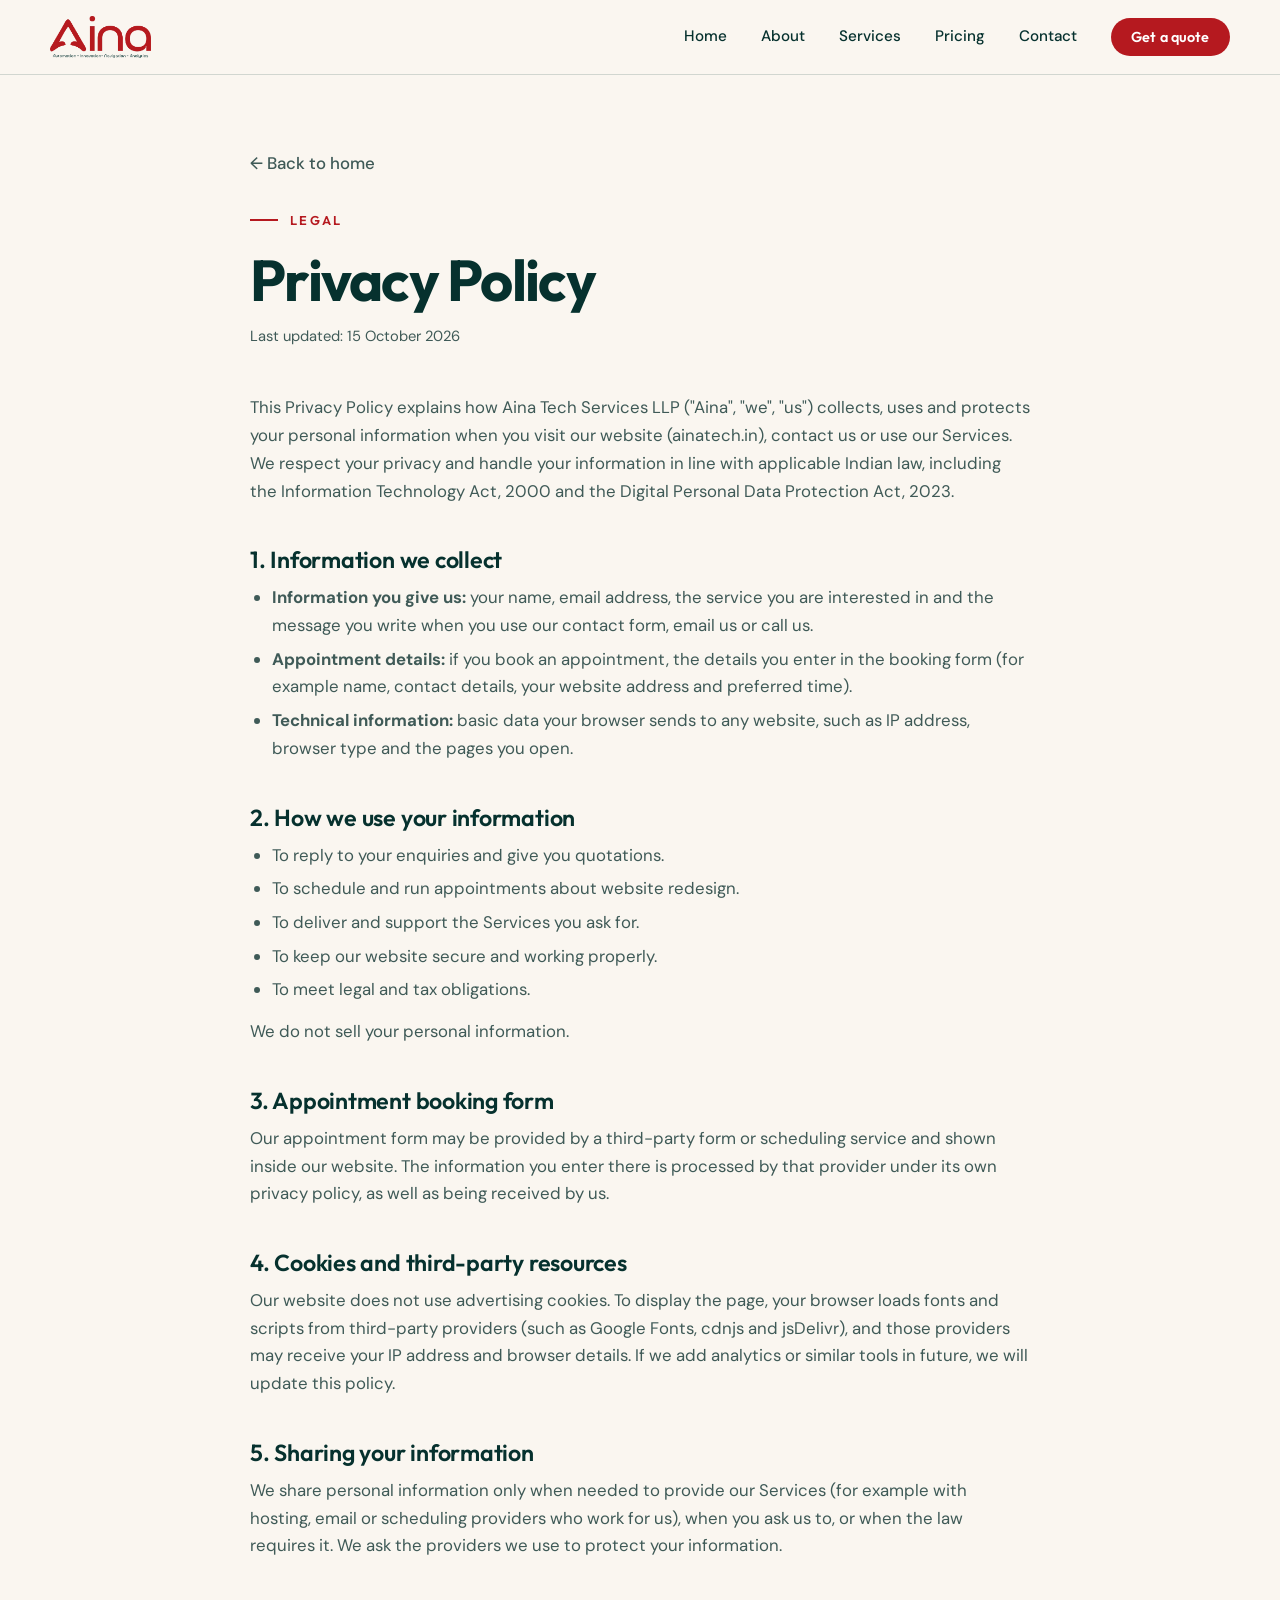
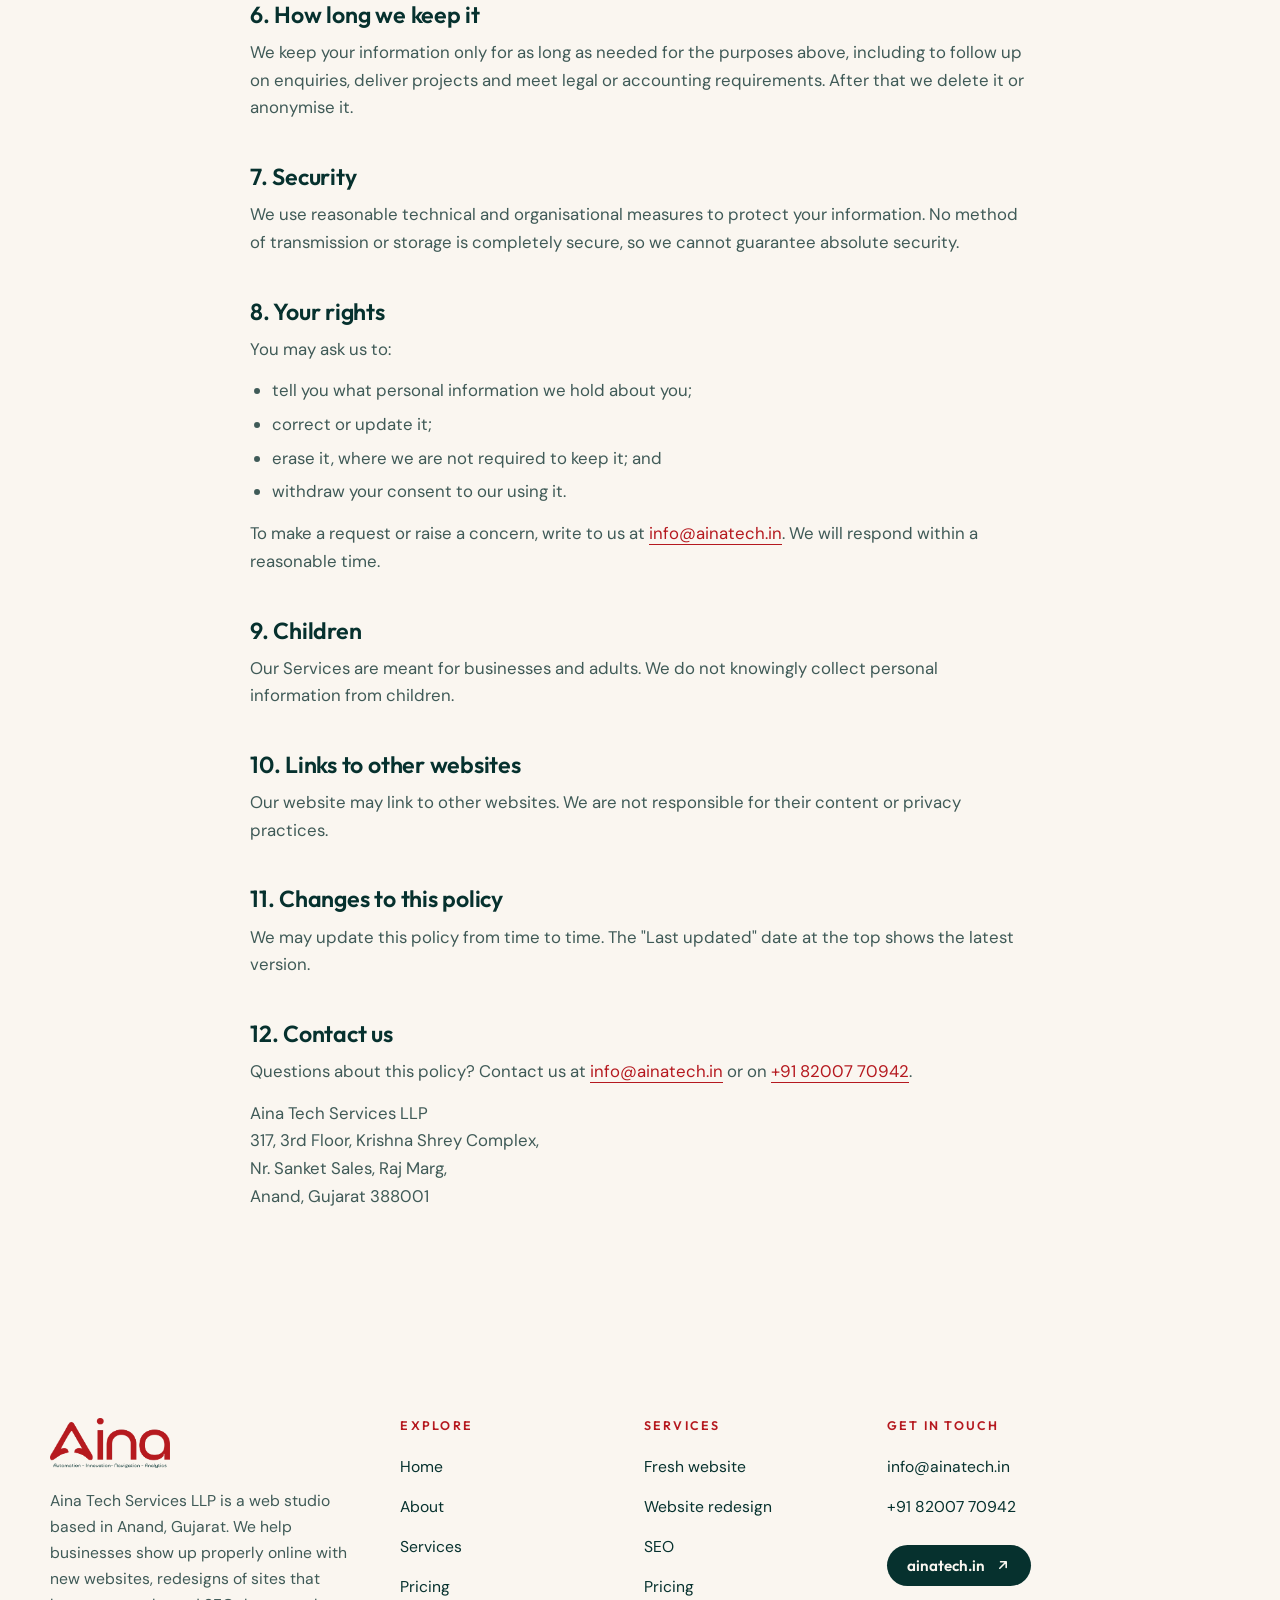
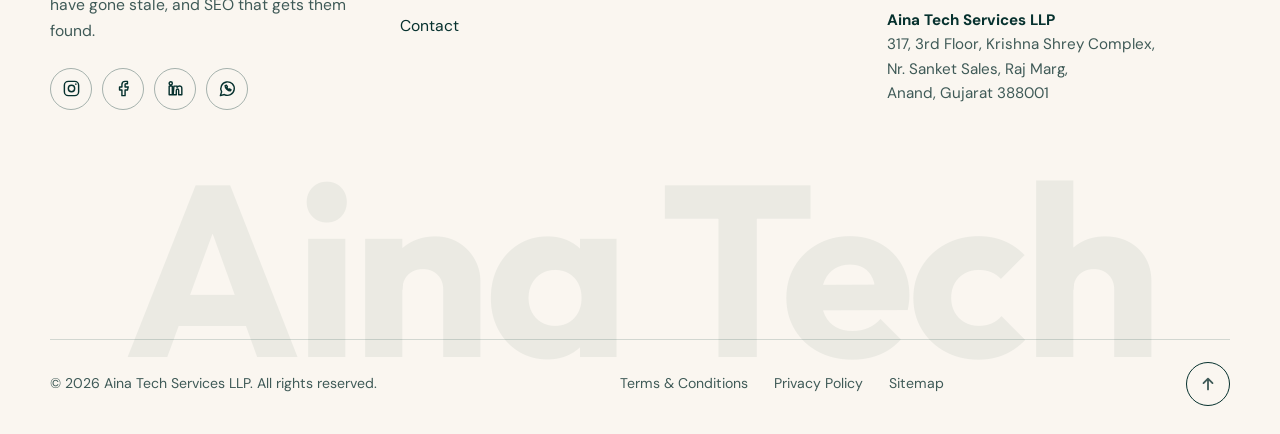
==== privacy.html @ 82dbcbb5 "first commit Co-Authored-By: Claude Sonnet 5.5 <noreply@anthropic.com>" ====
<!doctype html>
<html lang="en">
<head>
  <meta charset="utf-8">
  <meta name="viewport" content="width=device-width, initial-scale=1">
  <title>Privacy Policy — Aina</title>
  <meta name="description" content="How Aina collects, uses and protects your personal information.">
  <link rel="canonical" href="https://ainatech.in/privacy.html">
  <link rel="icon" href="logo.webp">
  <link rel="preconnect" href="https://fonts.googleapis.com">
  <link rel="preconnect" href="https://fonts.gstatic.com" crossorigin>
  <link href="https://fonts.googleapis.com/css2?family=DM+Sans:wght@400;500;700&family=Outfit:wght@400;500;600;700&display=swap" rel="stylesheet">
  <link rel="stylesheet" href="styles.css">
</head>
<body class="legal">
  <!-- NOTE: This is a general template. Have it reviewed by a legal professional before relying on it. -->
  <header class="nav scrolled" id="nav">
    <div class="wrap nav__inner">
      <a href="index.html#home" class="brand" aria-label="Aina — home"><img src="logo.webp" alt="Aina" width="104" height="43"></a>
      <nav class="nav__links" id="navLinks" aria-label="Main">
        <a href="index.html#home">Home</a>
        <a href="index.html#about">About</a>
        <a href="index.html#services">Services</a>
        <a href="index.html#pricing">Pricing</a>
        <a href="index.html#contact">Contact</a>
        <a href="index.html#contact" class="btn btn--sm">Get a quote</a>
      </nav>
      <button class="burger" id="burger" aria-label="Menu" aria-expanded="false" aria-controls="navLinks"><span></span><span></span></button>
    </div>
  </header>

  <main class="legal__main">
    <div class="wrap legal__wrap">
      <a href="index.html" class="legal__back">← Back to home</a>
      <p class="label">Legal</p>
      <h1>Privacy Policy</h1>
      <p class="legal__date">Last updated: 15 October 2026</p>

      <div class="legal__body">
        <p>This Privacy Policy explains how Aina Tech Services LLP ("Aina", "we", "us") collects, uses and protects your personal information when you visit our website (ainatech.in), contact us or use our Services. We respect your privacy and handle your information in line with applicable Indian law, including the Information Technology Act, 2000 and the Digital Personal Data Protection Act, 2023.</p>

        <h2>1. Information we collect</h2>
        <ul>
          <li><strong>Information you give us:</strong> your name, email address, the service you are interested in and the message you write when you use our contact form, email us or call us.</li>
          <li><strong>Appointment details:</strong> if you book an appointment, the details you enter in the booking form (for example name, contact details, your website address and preferred time).</li>
          <li><strong>Technical information:</strong> basic data your browser sends to any website, such as IP address, browser type and the pages you open.</li>
        </ul>

        <h2>2. How we use your information</h2>
        <ul>
          <li>To reply to your enquiries and give you quotations.</li>
          <li>To schedule and run appointments about website redesign.</li>
          <li>To deliver and support the Services you ask for.</li>
          <li>To keep our website secure and working properly.</li>
          <li>To meet legal and tax obligations.</li>
        </ul>
        <p>We do not sell your personal information.</p>

        <h2>3. Appointment booking form</h2>
        <p>Our appointment form may be provided by a third-party form or scheduling service and shown inside our website. The information you enter there is processed by that provider under its own privacy policy, as well as being received by us.</p>

        <h2>4. Cookies and third-party resources</h2>
        <p>Our website does not use advertising cookies. To display the page, your browser loads fonts and scripts from third-party providers (such as Google Fonts, cdnjs and jsDelivr), and those providers may receive your IP address and browser details. If we add analytics or similar tools in future, we will update this policy.</p>

        <h2>5. Sharing your information</h2>
        <p>We share personal information only when needed to provide our Services (for example with hosting, email or scheduling providers who work for us), when you ask us to, or when the law requires it. We ask the providers we use to protect your information.</p>

        <h2>6. How long we keep it</h2>
        <p>We keep your information only for as long as needed for the purposes above, including to follow up on enquiries, deliver projects and meet legal or accounting requirements. After that we delete it or anonymise it.</p>

        <h2>7. Security</h2>
        <p>We use reasonable technical and organisational measures to protect your information. No method of transmission or storage is completely secure, so we cannot guarantee absolute security.</p>

        <h2>8. Your rights</h2>
        <p>You may ask us to:</p>
        <ul>
          <li>tell you what personal information we hold about you;</li>
          <li>correct or update it;</li>
          <li>erase it, where we are not required to keep it; and</li>
          <li>withdraw your consent to our using it.</li>
        </ul>
        <p>To make a request or raise a concern, write to us at <a href="mailto:info@ainatech.in">info@ainatech.in</a>. We will respond within a reasonable time.</p>

        <h2>9. Children</h2>
        <p>Our Services are meant for businesses and adults. We do not knowingly collect personal information from children.</p>

        <h2>10. Links to other websites</h2>
        <p>Our website may link to other websites. We are not responsible for their content or privacy practices.</p>

        <h2>11. Changes to this policy</h2>
        <p>We may update this policy from time to time. The "Last updated" date at the top shows the latest version.</p>

        <h2>12. Contact us</h2>
        <p>Questions about this policy? Contact us at <a href="mailto:info@ainatech.in">info@ainatech.in</a> or on <a href="tel:+918200770942">+91 82007 70942</a>.</p>
        <address>Aina Tech Services LLP<br>317, 3rd Floor, Krishna Shrey Complex,<br>Nr. Sanket Sales, Raj Marg,<br>Anand, Gujarat 388001</address>
      </div>
    </div>
  </main>

  <footer class="footer">
    <div class="wrap">
      <div class="footer__grid">
        <div class="footer__brand">
          <a href="index.html#home" aria-label="Aina — home"><img src="logo.webp" alt="Aina" width="120" height="50"></a>
          <p>Aina Tech Services LLP is a web studio based in Anand, Gujarat. We help businesses show up properly online with new websites, redesigns of sites that have gone stale, and SEO that gets them found.</p>
          <div class="socials">
            <a href="https://www.instagram.com/ainatechservices/" target="_blank" rel="noopener" aria-label="Aina Tech Services on Instagram"><svg viewBox="0 0 24 24" aria-hidden="true"><rect x="3" y="3" width="18" height="18" rx="5"/><circle cx="12" cy="12" r="4"/><circle cx="17.5" cy="6.5" r="1" class="dot"/></svg></a>
            <a href="https://www.facebook.com/Ainatechservices/" target="_blank" rel="noopener" aria-label="Aina Tech Services on Facebook"><svg viewBox="0 0 24 24" aria-hidden="true"><path d="M17 3h-3a4 4 0 0 0-4 4v3H7v4h3v7h4v-7h3l1-4h-4V7a1 1 0 0 1 1-1h2z"/></svg></a>
            <a href="https://www.linkedin.com/in/aina-tech-services-a6a16524a/" target="_blank" rel="noopener" aria-label="Aina Tech Services on LinkedIn"><svg viewBox="0 0 24 24" aria-hidden="true"><path d="M4 9h4v11H4zM6 3.5a2 2 0 1 1 0 4 2 2 0 0 1 0-4zM10 9h4v1.6c.6-1 1.8-1.8 3.2-1.8 3 0 2.8 2.6 2.8 4.7V20h-4v-5.4c0-1.1-.1-2-1.3-2s-1.7.9-1.7 2V20h-4z"/></svg></a>
            <a href="https://wa.me/918200770942" target="_blank" rel="noopener" aria-label="Chat with Aina Tech Services on WhatsApp"><svg viewBox="0 0 24 24" aria-hidden="true"><path d="M3 21l1.6-4.8A8.5 8.5 0 1 1 8 19.6z"/><path d="M9 8.5c0 3 3.5 6.5 6.5 6.5l1-1.4-2-1.1-.9.7c-1-.4-2-1.4-2.4-2.4l.7-.9-1.1-2z"/></svg></a>
          </div>
        </div>
        <nav class="footer__col" aria-label="Explore">
          <h4>Explore</h4>
          <ul>
            <li><a href="index.html#home">Home</a></li>
            <li><a href="index.html#about">About</a></li>
            <li><a href="index.html#services">Services</a></li>
            <li><a href="index.html#pricing">Pricing</a></li>
            <li><a href="index.html#contact">Contact</a></li>
          </ul>
        </nav>
        <nav class="footer__col" aria-label="Services">
          <h4>Services</h4>
          <ul>
            <li><a href="index.html#services">Fresh website</a></li>
            <li><a href="index.html#services">Website redesign</a></li>
            <li><a href="index.html#services">SEO</a></li>
            <li><a href="index.html#pricing">Pricing</a></li>
          </ul>
        </nav>
        <div class="footer__col">
          <h4>Get in touch</h4>
          <ul>
            <li><a href="mailto:info@ainatech.in">info@ainatech.in</a></li>
            <li><a href="tel:+918200770942">+91 82007 70942</a></li>
          </ul>
          <a class="footer__site" href="https://ainatech.in" target="_blank" rel="noopener"><span>ainatech.in</span><svg viewBox="0 0 20 20" aria-hidden="true"><path d="M6 14 14 6M7 6h7v7"/></svg></a>
          <address class="footer__addr"><strong>Aina Tech Services LLP</strong><br>317, 3rd Floor, Krishna Shrey Complex,<br>Nr. Sanket Sales, Raj Marg,<br>Anand, Gujarat 388001</address>
        </div>
      </div>
      <div class="footer__word" aria-hidden="true">Aina Tech</div>
      <div class="footer__bar">
        <p>© <span id="year"></span> Aina Tech Services LLP. All rights reserved.</p>
        <nav class="footer__legal" aria-label="Legal">
          <a href="terms.html">Terms &amp; Conditions</a>
          <a href="privacy.html">Privacy Policy</a>
          <a href="sitemap.xml">Sitemap</a>
        </nav>
        <a href="#top" class="totop" aria-label="Back to top"><svg viewBox="0 0 20 20" aria-hidden="true"><path d="M10 16V4M5 9l5-5 5 5"/></svg></a>
      </div>
    </div>
  </footer>
  <script src="legal.js"></script>
</body>
</html>
---- styles.css ----
:root{
  --paper:#faf6f0; --tint:#f2ece2; --ink:#06312e; --ink-soft:#3f5a57;
  --red:#b5191f; --red-dark:#8f1217; --line:rgba(6,49,46,.16); --line-strong:rgba(6,49,46,.35);
  --ease:cubic-bezier(.22,.8,.2,1);
}
*{box-sizing:border-box;margin:0;padding:0}
html{scroll-behavior:smooth;scroll-padding-top:70px}
body{font:400 1.05rem/1.65 "DM Sans",system-ui,sans-serif;background:var(--paper);color:var(--ink);overflow-x:hidden;-webkit-font-smoothing:antialiased}
a{color:inherit;text-decoration:none}
ul,ol{list-style:none}
img{display:block;max-width:100%}
svg{display:block;overflow:visible}
.wrap{width:min(1180px,100% - 48px);margin-inline:auto}
h1,h2,h3,h4{font-family:Outfit,sans-serif;font-weight:600;line-height:1.08;letter-spacing:-.02em}
::selection{background:var(--red);color:#fff}

/* initial states — only when JS animation is running */
html.js:not(.no-anim) :is(.rise,.reveal){opacity:0}
html.js:not(.no-anim) h1 .line>span{visibility:hidden}
html.js:not(.no-anim) .hero__art{visibility:hidden}
html.motion-ready:not(.no-anim) .tags li{opacity:0}

.progress{position:fixed;top:0;left:0;right:0;height:3px;background:var(--red);transform:scaleX(0);transform-origin:left;z-index:80}

/* nav */
.nav{position:fixed;inset:0 0 auto 0;z-index:50;transition:background .3s,box-shadow .3s}
.nav.scrolled{background:rgba(250,246,240,.92);backdrop-filter:blur(10px);box-shadow:0 1px 0 var(--line)}
.nav__inner{display:flex;align-items:center;justify-content:space-between;height:74px}
.brand img{height:42px;width:auto}
.nav__links{display:flex;align-items:center;gap:34px;font-weight:500;font-size:.95rem}
.nav__links a:not(.btn){position:relative;padding:4px 0}
.nav__links a:not(.btn)::after{content:"";position:absolute;left:0;right:0;bottom:-2px;height:2px;background:var(--red);transform:scaleX(0);transform-origin:left;transition:transform .35s var(--ease)}
.nav__links a:not(.btn):hover::after,.nav__links a.active::after{transform:scaleX(1)}
.burger{display:none;width:42px;height:42px;background:none;border:0;cursor:pointer;position:relative}
.burger span{position:absolute;left:9px;right:9px;height:2px;background:var(--ink);transition:.3s var(--ease)}
.burger span:first-child{top:16px}.burger span:last-child{top:25px}
.burger.open span:first-child{top:20px;transform:rotate(45deg)}
.burger.open span:last-child{top:20px;transform:rotate(-45deg)}

/* buttons / links */
.btn{display:inline-block;padding:15px 30px;border-radius:999px;background:var(--red);color:#fff;font:600 .98rem Outfit,sans-serif;letter-spacing:.01em;border:0;cursor:pointer;transition:background .25s,box-shadow .25s;will-change:transform}
.btn:hover{background:var(--red-dark);box-shadow:0 12px 24px -10px rgba(181,25,31,.6)}
.btn--sm{padding:10px 20px;font-size:.9rem}
.btn--light{background:var(--paper);color:var(--ink)}
.btn--light:hover{background:#fff;box-shadow:0 12px 24px -10px rgba(0,0,0,.5)}
.link{font-weight:500;border-bottom:1.5px solid var(--ink);padding-bottom:2px;transition:color .2s,border-color .2s}
.link:hover{color:var(--red);border-color:var(--red)}
.label{font:600 .8rem Outfit,sans-serif;letter-spacing:.18em;text-transform:uppercase;color:var(--red);margin-bottom:22px;display:flex;align-items:center;gap:12px}
.label::before{content:"";width:28px;height:2px;background:currentColor}
.ui-card{background:#fff;border:1px solid var(--line);border-radius:20px;box-shadow:0 24px 50px -24px rgba(6,49,46,.35)}

/* hero */
.hero{position:relative;min-height:100vh;display:flex;flex-direction:column;justify-content:flex-end;padding-top:100px;overflow:hidden}
.hero__dots{position:absolute;inset:-10% 0;background-image:radial-gradient(rgba(6,49,46,.17) 1.2px,transparent 1.3px);background-size:30px 30px;mask-image:radial-gradient(ellipse 80% 70% at 70% 40%,#000 10%,transparent 75%);-webkit-mask-image:radial-gradient(ellipse 80% 70% at 70% 40%,#000 10%,transparent 75%)}
.hero__inner{position:relative;display:grid;grid-template-columns:1.05fr .95fr;gap:30px;align-items:center;padding-block:30px 60px}
.kicker{font:500 .8rem Outfit,sans-serif;letter-spacing:.2em;text-transform:uppercase;color:var(--ink-soft);margin-bottom:26px}
h1{font-size:clamp(2.8rem,6vw,5.4rem);font-weight:700;letter-spacing:-.04em;line-height:1}
h1 .line{display:block;overflow:hidden;padding-bottom:.1em;margin-bottom:-.1em}
h1 .line>span{display:block}
h1 em{font-style:normal;color:var(--red);position:relative}
h1 em::after{content:"";position:absolute;left:0;right:0;bottom:.02em;height:.07em;background:var(--red);transform:scaleX(0);transform-origin:left;transition:transform .9s var(--ease)}
h1 em.on::after,html:not(.js) h1 em::after,html.no-anim h1 em::after{transform:scaleX(1)}
.lead{max-width:500px;font-size:1.15rem;color:var(--ink-soft);margin:34px 0}
.hero__cta{display:flex;align-items:center;gap:28px;flex-wrap:wrap}

/* hero art */
.hero__art{position:relative;width:100%;max-width:580px;justify-self:end}
.hero__art>svg{width:100%;height:auto}
.ring__line{fill:none;stroke:var(--ink);stroke-opacity:.28;stroke-width:1.2;stroke-dasharray:2 8;stroke-linecap:round}
.ring__dot{fill:var(--red)}.ring__dot--ink{fill:var(--ink)}
.conn{fill:none;stroke:var(--ink);stroke-opacity:.4;stroke-width:1.6;stroke-linecap:round}
.packet{fill:var(--red)}
.spark path{stroke:var(--red);stroke-width:2;stroke-linecap:round}
.pill rect{fill:var(--paper);stroke:var(--line-strong);stroke-width:1.2;filter:drop-shadow(0 8px 12px rgba(6,49,46,.14))}
.pill circle{fill:var(--red)}
.pill text{font:600 14.5px Outfit,sans-serif;fill:var(--ink)}
.hub__bg{fill:var(--red)}
.hub__a{fill:none;stroke:var(--paper);stroke-width:7;stroke-linecap:round;stroke-linejoin:round}
.pulse{fill:none;stroke:var(--red);stroke-width:2}
.wf{position:absolute;left:calc(50% - 138px);bottom:-1%;width:276px;padding:16px 18px 14px}
.wf__head{display:flex;align-items:center;gap:9px;font:600 .88rem Outfit,sans-serif;margin-bottom:10px}
.wf__head em{margin-left:auto;font:500 .72rem DM Sans,sans-serif;font-style:normal;color:var(--red);background:rgba(181,25,31,.1);padding:2px 9px;border-radius:99px}
.wf__dot{width:8px;height:8px;border-radius:50%;background:var(--red)}
.wf ul{display:grid;gap:7px}
.wf li{display:flex;align-items:center;gap:10px;font-size:.88rem;color:var(--ink-soft)}
.tick{width:18px;height:18px;flex:none}
.tick circle{fill:none;stroke:var(--line-strong);stroke-width:1.5}
.tick path{fill:none;stroke:#fff;stroke-width:2;stroke-linecap:round;stroke-linejoin:round;stroke-dasharray:14;stroke-dashoffset:14}
.wf__bar{height:4px;background:var(--tint);border-radius:4px;margin-top:12px;overflow:hidden}
.wf__bar span{display:block;height:100%;background:var(--red);transform:scaleX(0);transform-origin:left}

.ticker{position:relative;background:var(--ink);color:var(--paper);overflow:hidden;white-space:nowrap;border-top:1px solid rgba(250,246,240,.08)}
.ticker__track{display:flex;width:max-content;animation:marquee 45s linear infinite}
.ticker:hover .ticker__track{animation-play-state:paused}
.ticker__group{display:flex;flex-shrink:0;align-items:center;justify-content:space-around;gap:0 clamp(24px,3vw,48px);min-width:100vw;padding:20px clamp(12px,1.5vw,24px)}
.t-item{display:inline-flex;align-items:center;gap:14px;font:500 1.15rem Outfit,sans-serif;letter-spacing:.02em}
.t-ico{display:grid;place-items:center;width:40px;height:40px;border-radius:50%;background:rgba(250,246,240,.08);border:1px solid rgba(250,246,240,.14);transition:background .3s,transform .3s var(--ease)}
.t-ico svg{width:20px;height:20px;fill:none;stroke:#fff;stroke-width:1.8;stroke-linecap:round;stroke-linejoin:round}
.t-item:hover .t-ico{background:var(--red);border-color:var(--red);transform:rotate(-8deg) scale(1.08)}
.t-star{width:14px;height:14px;flex:none;fill:var(--red)}
@keyframes marquee{to{transform:translateX(-50%)}}

/* sections */
.section{padding:130px 0}
.section--tint{background:var(--tint)}
h2{font-size:clamp(1.9rem,4.2vw,3.2rem)}

/* about */
.about{display:grid;grid-template-columns:1fr 1fr;gap:90px}
.about__head h2{font-size:clamp(1.7rem,3.3vw,2.6rem);line-height:1.2}
.about__body>p{color:var(--ink-soft);margin-bottom:20px}
.journey{margin-top:50px;max-width:520px}
.journey svg{width:100%;height:auto}
.j-base{fill:none;stroke:var(--line-strong);stroke-width:2;stroke-dasharray:2 8;stroke-linecap:round}
.j-fill{fill:none;stroke:var(--red);stroke-width:3.5;stroke-linecap:round}
.j-node circle{fill:var(--paper);stroke:var(--ink);stroke-width:2;transition:fill .4s,stroke .4s}
.j-node.on circle{fill:var(--red);stroke:var(--red)}
.j-label{font:600 13px Outfit,sans-serif;fill:var(--ink);text-anchor:middle;paint-order:stroke;stroke:var(--paper);stroke-width:6px;stroke-linejoin:round}
.j-rider{fill:var(--ink);stroke:var(--paper);stroke-width:2.5}
.steps{margin-top:44px;border-top:1px solid var(--line)}
.steps li{display:flex;gap:26px;padding:22px 0;border-bottom:1px solid var(--line)}
.steps span{font:600 .95rem Outfit,sans-serif;color:var(--red);padding-top:3px}
.steps h4{font-size:1.2rem;margin-bottom:4px}
.steps p{color:var(--ink-soft);font-size:.98rem}

/* services — bento */
.services__head{margin-bottom:56px}
.services{display:grid;grid-template-columns:repeat(12,1fr);gap:22px}
.svc{--bg:#fff;--fg:var(--ink);--soft:var(--ink-soft);--accent:var(--red);--stage:rgba(6,49,46,.05);--chip:var(--line-strong);
  position:relative;grid-column:span 6;display:flex;flex-direction:column;padding:26px 28px 30px;border-radius:28px;background:var(--bg);color:var(--fg);overflow:hidden;isolation:isolate;
  box-shadow:0 1px 0 rgba(255,255,255,.6) inset,0 20px 40px -28px rgba(6,49,46,.4);transition:box-shadow .4s}
.svc,.svc:nth-child(n){grid-column:span 4}
.svc--redo{--bg:var(--ink);--fg:var(--paper);--soft:rgba(250,246,240,.75);--accent:#ff7a80;--stage:rgba(255,255,255,.07);--chip:rgba(250,246,240,.4)}
.svc--seo{--bg:var(--red);--fg:#fff;--soft:rgba(255,255,255,.85);--accent:#ffd3d5;--stage:rgba(255,255,255,.12);--chip:rgba(255,255,255,.5)}
.svc::before{content:"";position:absolute;inset:0;z-index:-1;background:radial-gradient(420px circle at var(--mx,50%) var(--my,0%),rgba(255,255,255,.22),transparent 60%);opacity:0;transition:opacity .35s}
.svc--web::before{background:radial-gradient(420px circle at var(--mx,50%) var(--my,0%),rgba(181,25,31,.09),transparent 60%)}
.svc:hover::before{opacity:1}
.svc:hover{box-shadow:0 30px 50px -26px rgba(6,49,46,.55)}
.stage{height:190px;border-radius:18px;background:var(--stage);display:grid;place-items:center;margin-bottom:26px}
.stage svg{width:min(100%,290px);height:auto}
.svc__n{position:absolute;top:34px;left:40px;font:500 .85rem Outfit,sans-serif;color:var(--accent);letter-spacing:.1em}
.svc h3{font-size:clamp(1.7rem,2.8vw,2.3rem);margin-bottom:10px}
.svc>p{color:var(--soft);max-width:480px;margin-bottom:22px}
.tags{display:flex;flex-wrap:wrap;gap:8px;margin-top:auto}
.tags li{font-size:.82rem;padding:5px 13px;border:1px solid var(--chip);border-radius:99px;color:var(--fg)}

/* svc graphics */
.win{fill:var(--bg);stroke:var(--fg);stroke-width:2.5}
.win-bar{fill:none;stroke:var(--fg);stroke-width:2;stroke-opacity:.5}
.wdot{fill:var(--accent)}
.blk-hero{fill:var(--accent)}
.blk-c{fill:var(--fg);fill-opacity:.16}
.blk{transform-box:fill-box;transform-origin:top center}
.wline{fill:none;stroke:var(--bg);stroke-width:4;stroke-linecap:round}
.cursor path{fill:var(--fg);stroke:var(--bg);stroke-width:1.5;stroke-linejoin:round}
.mess{fill:var(--fg);fill-opacity:.2;stroke:var(--fg);stroke-opacity:.3;stroke-width:1}
.redo-handle{stroke:var(--accent);stroke-width:2.5}
.redo-knob{fill:var(--accent);stroke:var(--bg);stroke-width:3}
.sbar{fill:var(--bg);stroke:var(--fg);stroke-width:2.5}
.sline{fill:none;stroke:var(--fg);stroke-opacity:.45;stroke-width:4;stroke-linecap:round}
.mag__lens{fill:none;stroke:var(--fg);stroke-width:3}
.mag__handle{stroke:var(--fg);stroke-width:3.5;stroke-linecap:round}
.rbox{fill:var(--fg);fill-opacity:.1}
.rbox--you{fill:var(--accent);fill-opacity:1}
.rdot{fill:var(--fg);fill-opacity:.4}.rdot--you{fill:var(--bg);fill-opacity:1}
.rline{fill:none;stroke:var(--fg);stroke-opacity:.4;stroke-width:3.5;stroke-linecap:round}
.rline--you{stroke:var(--bg);stroke-opacity:.9}
.rtag{font:700 11px Outfit,sans-serif;fill:var(--bg);text-anchor:end}

/* pricing */
.btn--outline{background:transparent;color:var(--ink);box-shadow:inset 0 0 0 1.5px var(--ink)}
.btn--outline:hover{background:var(--ink);color:var(--paper);box-shadow:inset 0 0 0 1.5px var(--ink)}
.plans{display:grid;grid-template-columns:repeat(3,1fr);gap:22px;align-items:stretch}
.plan{position:relative;display:flex;flex-direction:column;padding:34px 30px 32px;border-radius:28px;background:#fff;border:1px solid var(--line);transition:transform .4s var(--ease),box-shadow .4s}
.plan:hover{box-shadow:0 30px 50px -28px rgba(6,49,46,.45)}
.plan h3{font-size:1.6rem;margin-bottom:6px}
.plan__sub{color:var(--ink-soft);font-size:.95rem}
.price{display:flex;align-items:baseline;gap:6px;margin:26px 0 24px;font-family:Outfit,sans-serif;font-weight:700;letter-spacing:-.03em;line-height:1}
.price__cur{font-size:1.9rem;align-self:flex-start;margin-top:.5rem}
.price__num{font-size:clamp(2.8rem,4.2vw,3.8rem);font-variant-numeric:tabular-nums}
.price__per{font:500 .9rem "DM Sans",sans-serif;letter-spacing:0;opacity:.65;margin-left:4px;white-space:nowrap}
.price--text{font-size:2.3rem;margin:34px 0 28px}
.ticks{display:grid;gap:12px;margin-bottom:32px;font-size:.97rem}
.ticks li{position:relative;padding-left:30px}
.ticks li::before{content:"";position:absolute;left:0;top:3px;width:18px;height:18px;border-radius:50%;background:var(--red) url("data:image/svg+xml,%3Csvg xmlns='http://www.w3.org/2000/svg' viewBox='0 0 20 20' fill='none' stroke='white' stroke-width='2.2' stroke-linecap='round' stroke-linejoin='round'%3E%3Cpath d='M5.5 10.5l3 3 6-6.5'/%3E%3C/svg%3E") center/12px no-repeat}
.plan .btn{margin-top:auto;text-align:center}
.plan--main{background:var(--ink);color:var(--paper);border-color:var(--ink)}
.plan--main .plan__sub{color:rgba(250,246,240,.7)}
.plan--main .ticks li::before{background-color:#ff7a80}
.plan__badge{position:absolute;top:-13px;left:30px;font:600 .72rem Outfit,sans-serif;letter-spacing:.1em;text-transform:uppercase;padding:5px 12px;border-radius:99px;background:var(--red);color:#fff}

/* appointment pop-up */
.appt-dialog{border:0;border-radius:24px;padding:0;width:min(760px,94vw);height:min(86vh,840px);background:var(--paper);color:var(--ink);box-shadow:0 40px 100px -20px rgba(0,0,0,.55);overflow:hidden;margin:auto}
.appt-dialog[open]{display:flex;flex-direction:column}
.appt-dialog::backdrop{background:rgba(6,49,46,.7);backdrop-filter:blur(4px)}
.appt__bar{display:flex;justify-content:space-between;align-items:center;gap:16px;padding:14px 18px 14px 24px;border-bottom:1px solid var(--line);font-family:Outfit,sans-serif}
.appt__bar span{display:flex;align-items:center;gap:14px;font-size:.88rem}
.appt__bar a{border-bottom:1px solid currentColor}
.appt__bar a:hover{color:var(--red)}
.appt__bar button{width:36px;height:36px;border-radius:50%;border:1px solid var(--line);background:none;color:var(--ink);cursor:pointer;font-size:.95rem;transition:background .2s}
.appt__bar button:hover{background:var(--tint)}
.appt-dialog iframe{flex:1;width:100%;border:0;background:#fff}

/* contact */
.appt{margin-top:22px;font-size:.95rem;color:rgba(250,246,240,.8)}
.appt a{color:#fff;font-weight:600;border-bottom:1.5px solid var(--red)}
.appt a:hover{color:#ff7a80}
.contact{position:relative;background:var(--ink);color:var(--paper);overflow:hidden}
.contact__art{position:absolute;right:-140px;bottom:-170px;width:560px;height:560px;pointer-events:none}
.contact__art circle{fill:none;stroke:var(--paper);stroke-opacity:.35;stroke-width:1.5}
.contact__art .core{fill:var(--red);stroke:none;stroke-opacity:1}
.contact .label{color:#ff7a80}
.contact__inner{position:relative;display:grid;grid-template-columns:1fr 1fr;gap:90px;align-items:start}
.contact__text h2{margin-bottom:26px}
.contact__text>p{color:rgba(250,246,240,.75);max-width:440px}
.mail{margin-top:34px;display:flex;flex-direction:column;gap:2px}
.mail span{font-size:.85rem;opacity:.6}
.mail a{font:500 1.4rem Outfit,sans-serif;border-bottom:1.5px solid var(--red);align-self:flex-start;padding-bottom:2px;transition:color .2s}
.mail a:hover{color:#ff7a80}
.form{display:grid;gap:24px;padding:36px;background:rgba(250,246,240,.06);border-color:rgba(250,246,240,.16);box-shadow:none;backdrop-filter:blur(8px)}
.field label{display:block;font-size:.85rem;font-weight:500;opacity:.75;margin-bottom:6px}
.field input,.field select,.field textarea{width:100%;background:transparent;border:0;border-bottom:1.5px solid rgba(250,246,240,.35);padding:8px 0 10px;color:var(--paper);font:inherit;outline:0;border-radius:0;resize:vertical;transition:border-color .25s}
.field select{appearance:none;cursor:pointer;background-image:url("data:image/svg+xml,%3Csvg xmlns='http://www.w3.org/2000/svg' width='12' height='8' fill='none' stroke='%23faf6f0' stroke-width='2'%3E%3Cpath d='m1 1 5 5 5-5'/%3E%3C/svg%3E");background-repeat:no-repeat;background-position:right 2px center}
.field select option{color:var(--ink);background:var(--paper)}
.field input:focus,.field select:focus,.field textarea:focus{border-color:#fff}
.field.invalid input,.field.invalid select,.field.invalid textarea{border-color:#ff7a80}
.err{display:block;font-style:normal;font-size:.8rem;color:#ff9b9f;margin-top:5px}
.form__foot{display:flex;align-items:center;gap:16px}
.plane{width:26px;height:26px;fill:#fff;opacity:0}
.form__status{min-height:1.5em;font-size:.95rem}
.form__status.ok{color:#9be3c0}
.btn.loading{opacity:.6;pointer-events:none}

.footer{position:relative;background:var(--paper);color:var(--ink);padding:84px 0 28px;overflow:hidden}
.footer__grid{display:grid;grid-template-columns:1.4fr .9fr .9fr 1.6fr;gap:50px;position:relative;z-index:1}
.footer__brand img{height:50px;width:auto;margin-bottom:20px}
.footer__brand p{color:var(--ink-soft);max-width:370px;margin-bottom:24px;font-size:.98rem}
.footer__brand .footer__pillars{font:500 .78rem Outfit,sans-serif;letter-spacing:.14em;text-transform:uppercase;color:var(--red);margin:6px 0 24px}
.footer__site{display:inline-flex;align-items:center;gap:10px;padding:11px 20px;border-radius:999px;background:var(--ink);color:var(--paper);font:600 .95rem Outfit,sans-serif;transition:background .25s,gap .25s}
.footer__site svg{width:16px;height:16px;fill:none;stroke:currentColor;stroke-width:2;stroke-linecap:round;stroke-linejoin:round}
.footer__site:hover{background:var(--red);gap:14px}
.footer__col h4{font:600 .78rem Outfit,sans-serif;letter-spacing:.18em;text-transform:uppercase;color:var(--red);margin-bottom:20px}
.footer__col ul{display:grid;gap:12px}
.footer__col a{position:relative;color:var(--ink);font-size:.98rem;transition:color .2s}
.footer__col a::after{content:"";position:absolute;left:0;right:0;bottom:-3px;height:1.5px;background:var(--red);transform:scaleX(0);transform-origin:left;transition:transform .3s var(--ease)}
.footer__col a:hover{color:var(--red)}
.footer__col a:hover::after{transform:scaleX(1)}
@property --r{syntax:"<length>";inherits:false;initial-value:0px}
.footer__word{font:700 clamp(4.5rem,19vw,17rem)/.8 Outfit,sans-serif;letter-spacing:-.025em;text-align:center;margin:60px 0 -2vw;user-select:none;white-space:nowrap;cursor:default;
  color:transparent;
  background:radial-gradient(var(--r) circle at var(--mx,50%) var(--my,50%),#b5191f 0%,rgba(181,25,31,.85) 40%,rgba(181,25,31,0) 100%),rgba(6,49,46,.06);
  -webkit-background-clip:text;background-clip:text;transition:--r .5s var(--ease)}
.footer__word:hover{--r:260px}
.footer__bar{position:relative;z-index:1;display:flex;align-items:center;justify-content:space-between;gap:20px;flex-wrap:wrap;padding-top:22px;border-top:1px solid var(--line);font-size:.88rem;color:var(--ink-soft)}
.footer__tag{letter-spacing:.06em}
.totop{display:grid;place-items:center;width:44px;height:44px;border-radius:50%;border:1.5px solid var(--ink);transition:background .25s,color .25s,transform .3s var(--ease)}
.totop svg{width:18px;height:18px;fill:none;stroke:currentColor;stroke-width:2;stroke-linecap:round;stroke-linejoin:round}
.totop:hover{background:var(--red);border-color:var(--red);color:#fff;transform:translateY(-4px)}

@media (max-width:1000px){
  .hero{min-height:0;padding-top:110px}
  .hero__inner{grid-template-columns:1fr;gap:50px}
  .hero__art{justify-self:center;max-width:520px}
  .about,.contact__inner{grid-template-columns:1fr;gap:50px}
  .svc,.svc:nth-child(n){grid-column:span 12}
  .plans{grid-template-columns:1fr;max-width:520px;margin-inline:auto}
}
@media (max-width:760px){
  .burger{display:block}
  .nav__links{position:fixed;inset:74px 0 auto 0;flex-direction:column;align-items:stretch;gap:0;padding:8px 24px 28px;background:var(--paper);border-bottom:1px solid var(--line);transform:translateY(-10px);opacity:0;visibility:hidden;transition:.3s var(--ease)}
  .nav__links.open{transform:none;opacity:1;visibility:visible}
  .nav__links a:not(.btn){padding:15px 0;border-bottom:1px solid var(--line);font-size:1.1rem}
  .nav__links a::after{display:none}
  .nav__links .btn{margin-top:20px;text-align:center}
  .section{padding:84px 0}
  .svc{padding:22px 22px 26px}
  .svc__n{left:34px;top:30px}
  .stage{height:170px}
  .form{padding:24px}
  .wf{left:calc(50% - 125px);width:250px}
  .footer{padding-top:64px}
  .footer__grid{grid-template-columns:1fr 1fr;gap:40px 24px}
  .footer__brand,.footer__col:last-child{grid-column:1/-1}
  .footer__bar{flex-direction:column;text-align:center}
}
@media (prefers-reduced-motion:reduce){
  *,*::before,*::after{animation:none!important;transition:none!important}
}

/* contact details */
address{font-style:normal}
.contact__meta{display:grid;grid-template-columns:1fr 1fr;gap:26px 30px;margin-top:34px}
.contact__meta .mail{margin-top:0}
.mail--addr{grid-column:1/-1}
.mail--addr address{font-size:1.05rem;line-height:1.55;color:rgba(250,246,240,.9)}
.mail a{font-size:1.2rem}
.footer__addr{margin-top:16px;color:var(--ink-soft);font-size:.95rem;line-height:1.6}
.footer__legal{display:flex;flex-wrap:wrap;gap:6px 26px}
.footer__legal a{transition:color .2s}
.footer__legal a:hover{color:var(--red)}

/* legal pages */
.legal__main{padding:150px 0 110px}
.legal__wrap{max-width:780px}
.legal h1{font-size:clamp(2.3rem,5vw,3.6rem);letter-spacing:-.03em;line-height:1.05;margin-bottom:14px}
.legal__date{color:var(--ink-soft);font-size:.92rem;margin-bottom:46px}
.legal__body h2{font-size:1.45rem;letter-spacing:-.01em;margin:42px 0 12px}
.legal__body p,.legal__body li{color:var(--ink-soft)}
.legal__body p{margin-bottom:14px}
.legal__body ul{list-style:disc;padding-left:1.3em;display:grid;gap:6px;margin-bottom:14px}
.legal__body a{color:var(--red);border-bottom:1px solid currentColor}
.legal__body address{color:var(--ink-soft);margin-bottom:14px}
.legal__back{display:inline-flex;align-items:center;gap:8px;margin-bottom:34px;font-weight:500;color:var(--ink-soft);transition:color .2s}
.legal__back:hover{color:var(--red)}

@media (max-width:760px){
  .contact__meta{grid-template-columns:1fr}
  .footer__legal{justify-content:center}
  .legal__main{padding-top:120px}
}

/* contact — embedded form */
.contact__open{display:inline-flex;align-items:center;gap:8px;margin-top:6px;color:#fff;font-weight:600;border-bottom:1.5px solid var(--red);padding-bottom:2px;transition:color .2s,gap .25s}
.contact__open:hover{color:#ff7a80;gap:12px}
.contact__form{background:#0f1115;padding:0;overflow:hidden;border-color:rgba(250,246,240,.2);box-shadow:0 30px 60px -30px rgba(0,0,0,.6)}
/* The form is rendered by the CRM, so it shows whatever theme the CRM uses for public form pages */
.contact__form iframe{display:block;width:100%;height:min(78vh,760px);min-height:560px;border:0}
.footer__addr strong{color:var(--ink);font-weight:700}

/* footer socials */
.socials{display:flex;gap:10px;margin-top:22px}
.socials a{display:grid;place-items:center;width:42px;height:42px;border-radius:50%;border:1.5px solid var(--line-strong);color:var(--ink);transition:background .25s,color .25s,border-color .25s,transform .3s var(--ease)}
.socials svg{width:19px;height:19px;fill:none;stroke:currentColor;stroke-width:1.8;stroke-linecap:round;stroke-linejoin:round}
.socials svg .dot{fill:currentColor;stroke:none}
.socials a:hover{background:var(--red);border-color:var(--red);color:#fff;transform:translateY(-3px)}

/* ainatech.in button inside the contact column */
.footer__col a.footer__site{color:var(--paper);margin-top:24px;font-size:.95rem}
.footer__col a.footer__site::after{display:none}
.footer__col a.footer__site:hover{color:#fff}
.footer__col .footer__addr{margin-top:22px}
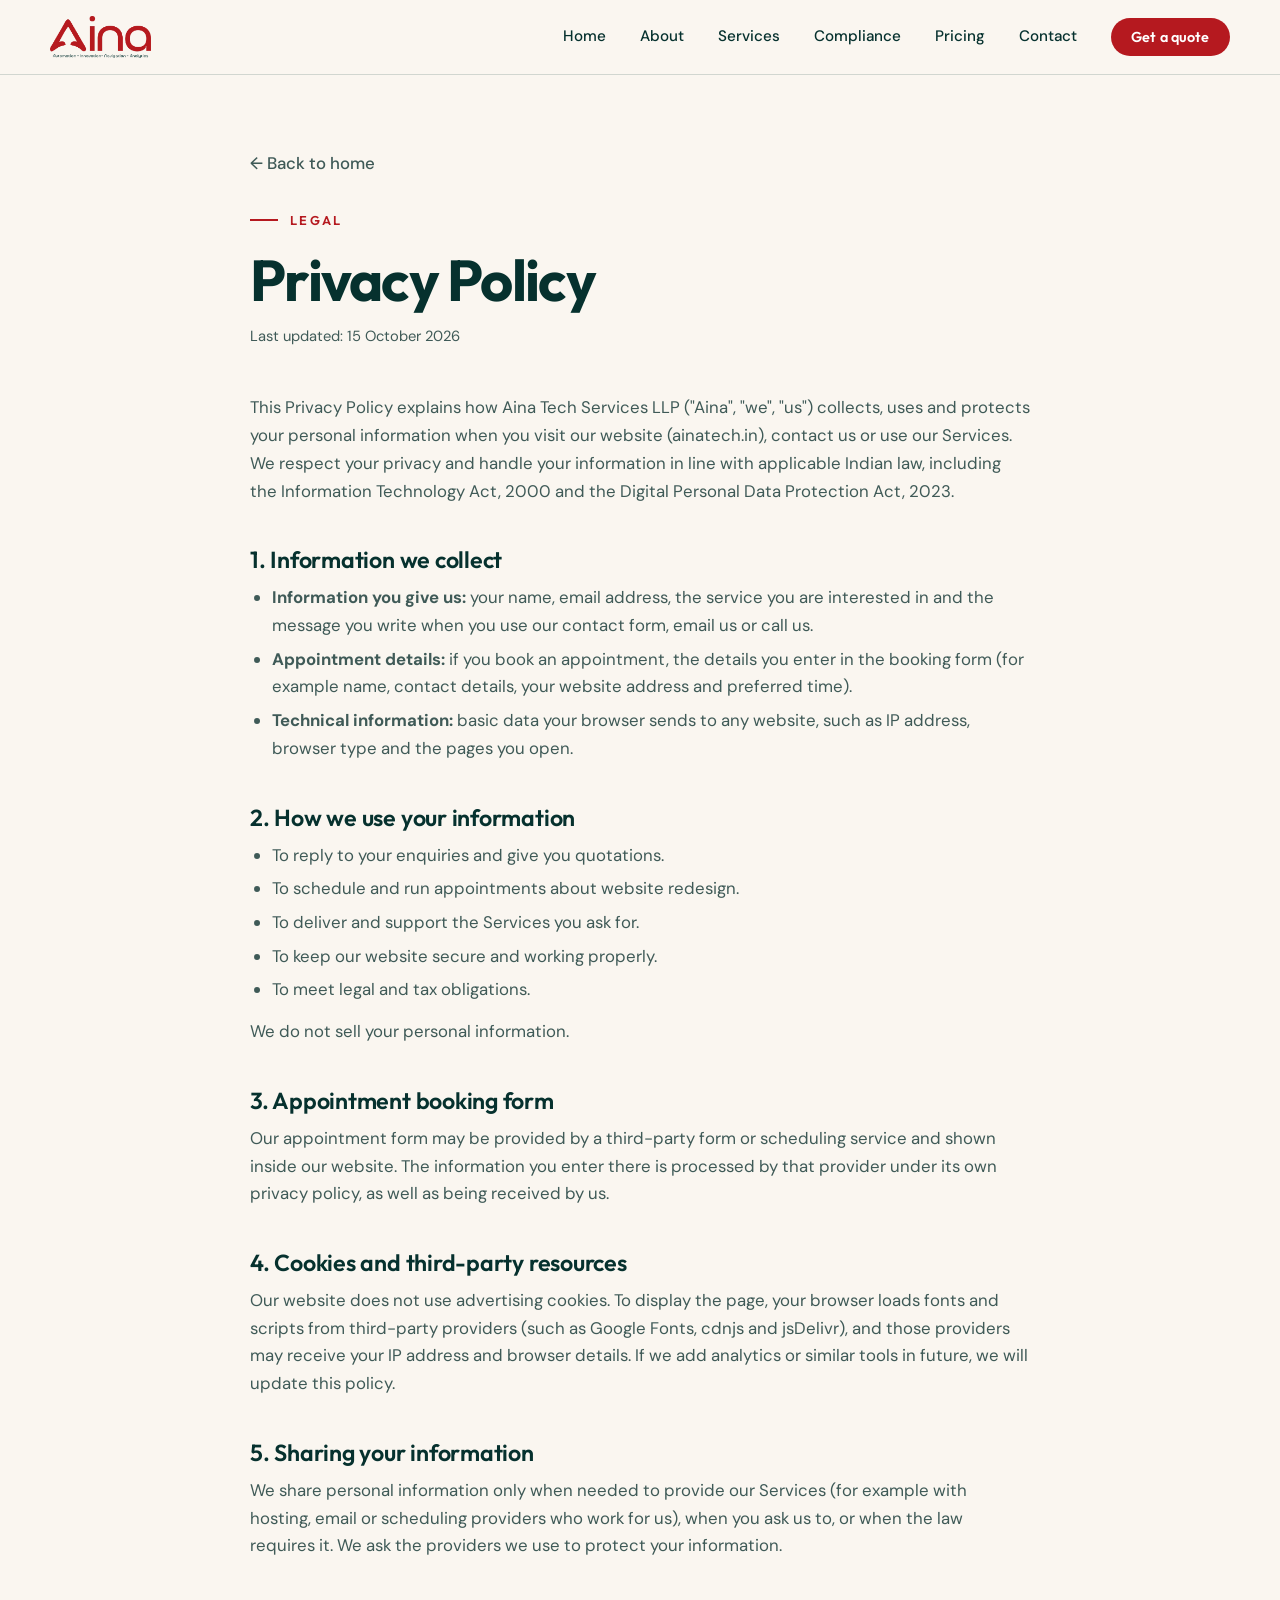
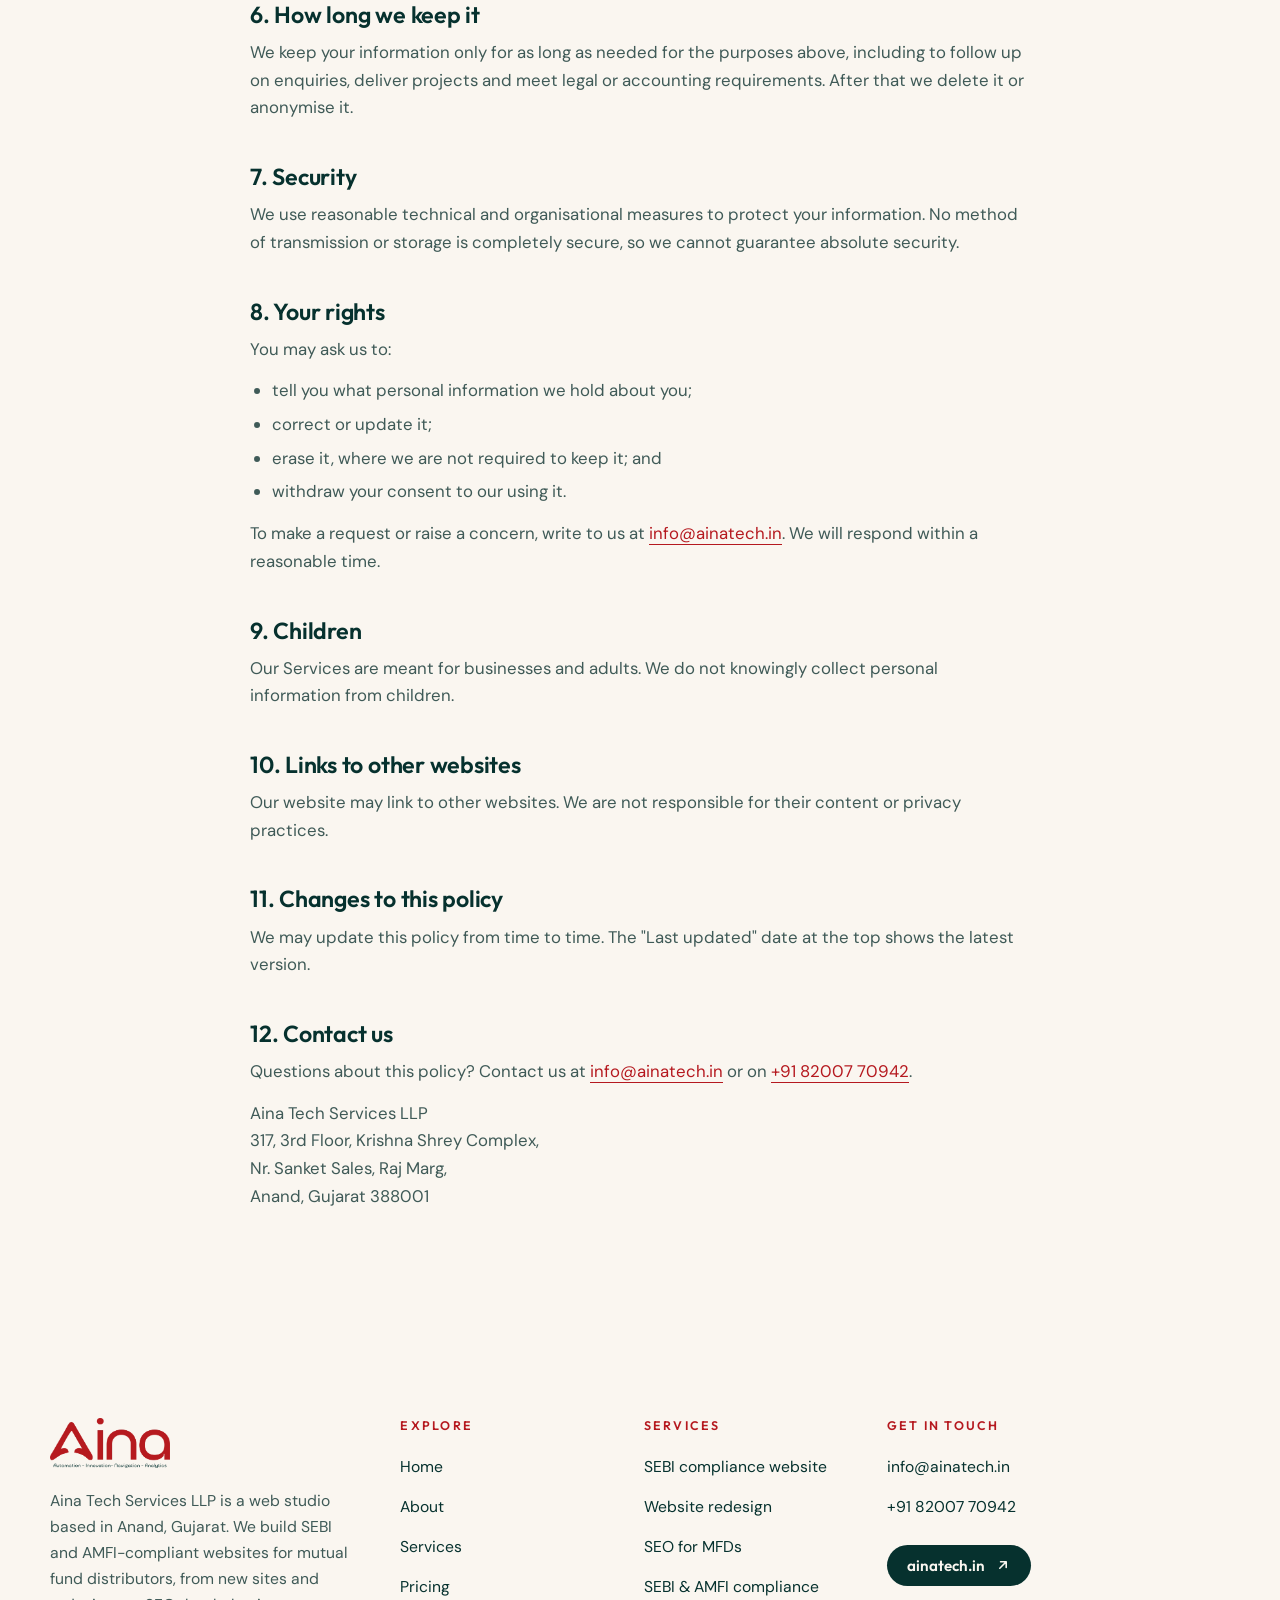
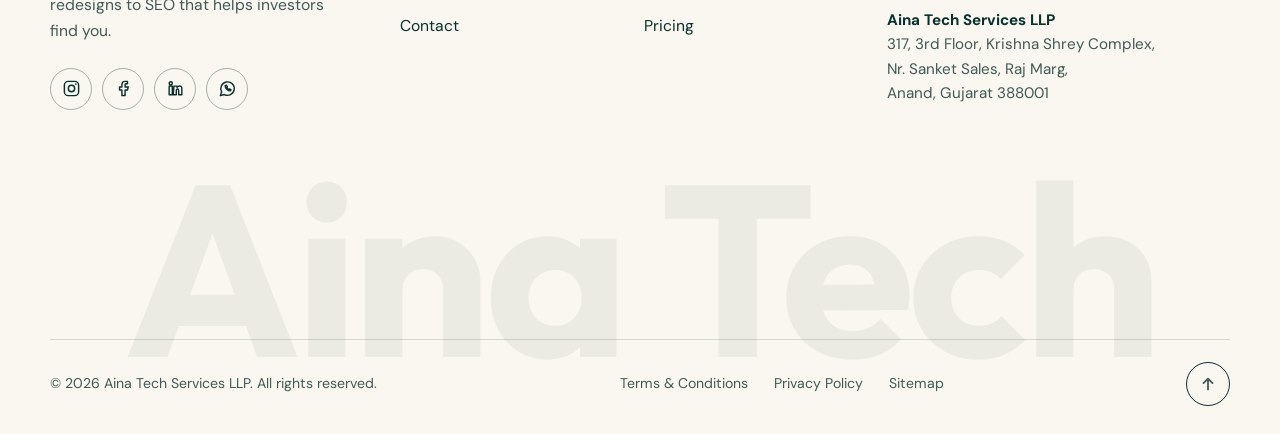
==== commit a3bfe9bd: "Refocus site on SEBI-compliant websites for mutual fund distributors Add SEBI/AMFI compliance, why, " ====
--- a/privacy.html
+++ b/privacy.html
@@ -21,6 +21,7 @@
         <a href="index.html#home">Home</a>
         <a href="index.html#about">About</a>
         <a href="index.html#services">Services</a>
+        <a href="index.html#sebi">Compliance</a>
         <a href="index.html#pricing">Pricing</a>
         <a href="index.html#contact">Contact</a>
         <a href="index.html#contact" class="btn btn--sm">Get a quote</a>
@@ -102,7 +103,7 @@
       <div class="footer__grid">
         <div class="footer__brand">
           <a href="index.html#home" aria-label="Aina — home"><img src="logo.webp" alt="Aina" width="120" height="50"></a>
-          <p>Aina Tech Services LLP is a web studio based in Anand, Gujarat. We help businesses show up properly online with new websites, redesigns of sites that have gone stale, and SEO that gets them found.</p>
+          <p>Aina Tech Services LLP is a web studio based in Anand, Gujarat. We build SEBI and AMFI-compliant websites for mutual fund distributors, from new sites and redesigns to SEO that helps investors find you.</p>
           <div class="socials">
             <a href="https://www.instagram.com/ainatechservices/" target="_blank" rel="noopener" aria-label="Aina Tech Services on Instagram"><svg viewBox="0 0 24 24" aria-hidden="true"><rect x="3" y="3" width="18" height="18" rx="5"/><circle cx="12" cy="12" r="4"/><circle cx="17.5" cy="6.5" r="1" class="dot"/></svg></a>
             <a href="https://www.facebook.com/Ainatechservices/" target="_blank" rel="noopener" aria-label="Aina Tech Services on Facebook"><svg viewBox="0 0 24 24" aria-hidden="true"><path d="M17 3h-3a4 4 0 0 0-4 4v3H7v4h3v7h4v-7h3l1-4h-4V7a1 1 0 0 1 1-1h2z"/></svg></a>
@@ -123,9 +124,10 @@
         <nav class="footer__col" aria-label="Services">
           <h4>Services</h4>
           <ul>
-            <li><a href="index.html#services">Fresh website</a></li>
+            <li><a href="index.html#services">SEBI compliance website</a></li>
             <li><a href="index.html#services">Website redesign</a></li>
-            <li><a href="index.html#services">SEO</a></li>
+            <li><a href="index.html#services">SEO for MFDs</a></li>
+            <li><a href="index.html#sebi">SEBI &amp; AMFI compliance</a></li>
             <li><a href="index.html#pricing">Pricing</a></li>
           </ul>
         </nav>
--- a/styles.css
+++ b/styles.css
@@ -173,7 +173,7 @@
 .plans{display:grid;grid-template-columns:repeat(3,1fr);gap:22px;align-items:stretch}
 .plan{position:relative;display:flex;flex-direction:column;padding:34px 30px 32px;border-radius:28px;background:#fff;border:1px solid var(--line);transition:transform .4s var(--ease),box-shadow .4s}
 .plan:hover{box-shadow:0 30px 50px -28px rgba(6,49,46,.45)}
-.plan h3{font-size:1.6rem;margin-bottom:6px}
+.plan h3{font-size:1.5rem;margin-bottom:6px}
 .plan__sub{color:var(--ink-soft);font-size:.95rem}
 .price{display:flex;align-items:baseline;gap:6px;margin:26px 0 24px;font-family:Outfit,sans-serif;font-weight:700;letter-spacing:-.03em;line-height:1}
 .price__cur{font-size:1.9rem;align-self:flex-start;margin-top:.5rem}
@@ -339,3 +339,135 @@
 .footer__col a.footer__site::after{display:none}
 .footer__col a.footer__site:hover{color:#fff}
 .footer__col .footer__addr{margin-top:22px}
+
+/* ===== SEBI sections ===== */
+.section--dark{background:var(--ink);color:var(--paper)}
+.section--dark .label{color:#ff7a80}
+.section--dark .services__head{color:rgba(250,246,240,.75)}
+html:has(dialog[open]){overflow:hidden}
+
+.sebi__head{display:grid;grid-template-columns:1fr 1fr;gap:70px;align-items:start;margin-bottom:64px}
+.sebi__head h2{font-size:clamp(1.8rem,3.6vw,2.8rem);line-height:1.15}
+.sebi__head p{color:var(--ink-soft);margin-bottom:22px}
+.chips{display:flex;flex-wrap:wrap;gap:8px}
+.chips li{font-size:.85rem;padding:6px 14px;border:1px solid var(--line-strong);border-radius:99px}
+.subhead{font-size:1.5rem;margin-bottom:26px}
+.cc-grid{display:grid;grid-template-columns:repeat(3,1fr);gap:20px}
+.cc{padding:28px;border-radius:24px;background:#fff;border:1px solid var(--line);transition:box-shadow .4s,border-color .3s}
+.cc:hover{box-shadow:0 26px 44px -28px rgba(6,49,46,.5);border-color:rgba(181,25,31,.45)}
+.cc__ico{display:grid;place-items:center;width:50px;height:50px;border-radius:14px;background:rgba(181,25,31,.1);margin-bottom:18px}
+.cc__ico svg{width:26px;height:26px;fill:none;stroke:var(--red);stroke-width:1.8;stroke-linecap:round;stroke-linejoin:round}
+.cc h4{font-size:1.2rem;margin-bottom:8px}
+.cc p{color:var(--ink-soft);font-size:.97rem}
+.note{margin-top:34px;max-width:720px;font-size:.88rem;color:var(--ink-soft);border-left:3px solid var(--red);padding-left:16px}
+.note--center{margin:28px auto 0;text-align:center;border-left:0;padding-left:0}
+
+.why{display:grid;grid-template-columns:repeat(4,1fr);border-top:1px solid rgba(250,246,240,.2)}
+.why__item{padding:34px 28px 10px 0;margin-right:28px;border-right:1px solid rgba(250,246,240,.14)}
+.why__item:last-child{border-right:0;margin-right:0}
+.why__n{display:block;font:600 .9rem Outfit,sans-serif;color:#ff7a80;letter-spacing:.1em;margin-bottom:16px}
+.why__item h3{font-size:1.35rem;margin-bottom:10px}
+.why__item p{color:rgba(250,246,240,.75);font-size:.97rem}
+
+.dd{display:grid;grid-template-columns:1fr 1fr;gap:22px}
+.dd__card{padding:34px 34px 30px;border-radius:26px;background:#fff;border:1px solid var(--line);border-top:5px solid var(--ink)}
+.dd__card--dont{border-top-color:var(--red)}
+.dd__card h3{display:flex;align-items:center;gap:12px;font-size:1.7rem;margin-bottom:22px}
+.dd__badge{display:grid;place-items:center;width:36px;height:36px;border-radius:50%;background:var(--ink)}
+.dd__card--dont .dd__badge{background:var(--red)}
+.dd__badge svg{width:18px;height:18px;fill:none;stroke:#fff;stroke-width:2.4;stroke-linecap:round;stroke-linejoin:round}
+.dd__card ul{display:grid;gap:15px}
+.dd__card li{position:relative;padding-left:32px;color:var(--ink-soft)}
+.dd__card li::before{content:"";position:absolute;left:0;top:3px;width:20px;height:20px;border-radius:50%;background:var(--ink) url("data:image/svg+xml,%3Csvg xmlns='http://www.w3.org/2000/svg' viewBox='0 0 20 20' fill='none' stroke='white' stroke-width='2.4' stroke-linecap='round' stroke-linejoin='round'%3E%3Cpath d='M5.5 10.5l3 3 6-6.5'/%3E%3C/svg%3E") center/12px no-repeat}
+.dd__card--dont li::before{background:var(--red) url("data:image/svg+xml,%3Csvg xmlns='http://www.w3.org/2000/svg' viewBox='0 0 20 20' fill='none' stroke='white' stroke-width='2.4' stroke-linecap='round'%3E%3Cpath d='M6.5 6.5l7 7M13.5 6.5l-7 7'/%3E%3C/svg%3E") center/12px no-repeat}
+
+/* before / after slider */
+.ba{--pos:50%;position:relative;container-type:inline-size;aspect-ratio:16/10.4;max-width:980px;margin:0 auto;border-radius:24px;overflow:hidden;border:1px solid var(--line);background:#fff;box-shadow:0 40px 70px -35px rgba(6,49,46,.55);user-select:none;-webkit-user-select:none}
+.ba:focus-within{outline:3px solid var(--red);outline-offset:3px}
+.ba__pane{position:absolute;inset:0;display:flex;flex-direction:column;font-size:max(9px,1.55cqw)}
+.ba__before{clip-path:inset(0 calc(100% - var(--pos)) 0 0)}
+.m-bar{display:flex;align-items:center;gap:.6em;padding:.9em 1.3em;background:#f3efe8;border-bottom:1px solid rgba(0,0,0,.1)}
+.m-bar i{width:.8em;height:.8em;border-radius:50%;background:#cfc7ba}
+.m-bar span{margin-left:1em;font-size:.9em;color:#5b6b69;background:#fff;border:1px solid rgba(0,0,0,.1);border-radius:99px;padding:.15em 1em}
+.m-page{position:relative;flex:1;display:flex;flex-direction:column;align-items:flex-start;gap:1em;padding:3.4em 2.4em 1.8em}
+.m-top{display:flex;align-items:center;gap:1.6em;width:100%}
+.m-top b{margin-right:auto;font:700 1.3em Outfit,sans-serif}
+.m-btn2{display:inline-block;padding:.7em 1.6em;border-radius:99px;font:600 1em Outfit,sans-serif;color:#fff}
+.ba__after{background:var(--paper);color:var(--ink)}
+.ba__after h4{font-size:2.5em;line-height:1.1;max-width:15em}
+.ba__after p{color:var(--ink-soft);font-size:1.1em}
+.ba__after .m-btn2{background:var(--ink)}
+.m-foot{margin-top:auto;width:100%;display:grid;gap:.4em;padding-top:1em;border-top:1px solid rgba(6,49,46,.18);font-size:.85em;color:var(--ink-soft)}
+.m-foot p{font-size:1em;margin:0}
+.ba__before{background:#fff3b0;color:#222;font-family:Arial,Helvetica,sans-serif}
+.ba__before .m-bar{background:#ffe27a}
+.ba__before .m-top b{font:900 1.3em Arial,sans-serif;color:#b00000}
+.ba__before h4{font:900 2.6em/1.05 "Arial Black",Arial,sans-serif;color:#d40000;text-transform:uppercase;max-width:12em;letter-spacing:-.01em}
+.ba__before p{font-size:1.15em;font-weight:700}
+.ba__before .m-btn2{background:#d40000;font-family:Arial,sans-serif;font-weight:900;animation:flashy 1s steps(2) infinite}
+@keyframes flashy{50%{background:#ff7a00}}
+.m-testi{padding:.7em 1.1em;background:#fff;border:2px dashed #d40000;font-style:italic;font-size:1em}
+.ba__flag{position:absolute;padding:.4em 1em;border-radius:99px;font:600 .9em Outfit,sans-serif;white-space:nowrap;box-shadow:0 .6em 1.2em -.5em rgba(0,0,0,.4)}
+.ba__flag--bad{background:#d40000;color:#fff;font-family:Outfit,sans-serif;left:2.4em}
+.ba__flag--ok{background:var(--ink);color:#fff;right:2.4em}
+.ba__before .f1{bottom:8.2em}.ba__before .f2{bottom:5em}.ba__before .f3{bottom:1.8em}
+.ba__after .f1{top:7.2em}.ba__after .f2{top:10.6em}.ba__after .f3{top:14em}
+.ba__handle{position:absolute;top:0;bottom:0;left:var(--pos);width:3px;margin-left:-1.5px;background:var(--red);pointer-events:none;z-index:3}
+.ba__handle span{position:absolute;top:50%;left:50%;display:grid;place-items:center;width:46px;height:46px;margin:-23px 0 0 -23px;border-radius:50%;background:var(--red);box-shadow:0 8px 20px -6px rgba(181,25,31,.7),0 0 0 4px #fff}
+.ba__handle svg{width:22px;height:22px;fill:none;stroke:#fff;stroke-width:2.2;stroke-linecap:round;stroke-linejoin:round}
+.ba__tag{position:absolute;top:4em;z-index:4;padding:.3em 1.1em;border-radius:99px;font:600 .95em Outfit,sans-serif;letter-spacing:.06em;text-transform:uppercase;color:#fff;pointer-events:none}
+.ba__tag--before{left:1.4em;background:#d40000}
+.ba__tag--after{right:1.4em;background:var(--ink)}
+.ba__range{position:absolute;inset:0;width:100%;height:100%;margin:0;opacity:0;cursor:ew-resize;z-index:5}
+
+/* bonus pop-up */
+.promo{border:0;padding:0;margin:auto;width:min(820px,94vw);border-radius:28px;background:var(--paper);color:var(--ink);box-shadow:0 50px 120px -20px rgba(0,0,0,.65);overflow:hidden}
+.promo[open]{display:grid;grid-template-columns:.8fr 1.2fr;animation:promoIn .6s var(--ease)}
+.promo::backdrop{background:rgba(6,49,46,.72);backdrop-filter:blur(5px)}
+@keyframes promoIn{from{opacity:0;transform:translateY(30px) scale(.96)}}
+.promo__close{position:absolute;top:14px;right:14px;z-index:2;width:38px;height:38px;border-radius:50%;border:1px solid var(--line);background:#fff;color:var(--ink);font-size:.95rem;cursor:pointer;transition:background .2s}
+.promo__close:hover{background:var(--tint)}
+.promo__art{display:grid;place-items:center;padding:30px;background:radial-gradient(circle at 30% 25%,#d8383f,var(--red) 55%,#86121a)}
+.promo__art svg{width:min(200px,100%);height:auto;overflow:visible}
+.pg-ring{fill:none;stroke:rgba(255,255,255,.4);stroke-width:1.5;stroke-dasharray:3 7;transform-origin:60px 60px;animation:spin 24s linear infinite}
+@keyframes spin{to{transform:rotate(360deg)}}
+.pg-box{transform-box:fill-box;transform-origin:center;animation:bob 2.6s ease-in-out infinite}
+@keyframes bob{50%{transform:translateY(-6px)}}
+.pg-box rect{fill:#faf6f0}
+.pg-box rect:first-child{fill:#fff}
+.pg-box>path:not(.pg-bow){fill:none;stroke:var(--red);stroke-width:8}
+.pg-bow{fill:#faf6f0;stroke:var(--ink);stroke-width:2.5;stroke-linejoin:round}
+.pg-spark{fill:#fff;animation:twinkle 1.8s ease-in-out infinite}
+@keyframes twinkle{50%{opacity:.3}}
+.promo__body{display:flex;flex-direction:column;gap:14px;padding:42px 40px 30px}
+.promo__badge{align-self:flex-start;padding:5px 13px;border-radius:99px;background:rgba(181,25,31,.1);color:var(--red);font:600 .72rem Outfit,sans-serif;letter-spacing:.14em;text-transform:uppercase}
+.promo__body h3{font-size:clamp(1.6rem,3vw,2.05rem);line-height:1.12}
+.promo__body p{color:var(--ink-soft)}
+.promo__actions{display:flex;align-items:center;gap:24px;flex-wrap:wrap;margin-top:6px}
+.promo__later{background:none;border:0;border-bottom:1.5px solid var(--ink);font:inherit;font-weight:500;cursor:pointer;padding:0 0 2px;color:var(--ink)}
+.promo__later:hover{color:var(--red);border-color:var(--red)}
+.promo__body small{color:var(--ink-soft);font-size:.8rem}
+
+@media (max-width:1000px){
+  .sebi__head{grid-template-columns:1fr;gap:26px;margin-bottom:46px}
+  .cc-grid{grid-template-columns:1fr 1fr}
+  .why{grid-template-columns:1fr 1fr}
+  .why__item:nth-child(2){border-right:0;margin-right:0}
+  .dd{grid-template-columns:1fr}
+}
+@media (max-width:760px){
+  .cc-grid,.why{grid-template-columns:1fr}
+  .why__item{border-right:0;margin-right:0;padding-right:0;border-bottom:1px solid rgba(250,246,240,.14);padding-bottom:26px}
+  .dd__card{padding:26px 22px}
+  .ba{aspect-ratio:3/4.6}
+  .ba__tag{top:3.6em;font-size:.72em}
+  .m-page{padding-top:4.6em}
+  .ba__pane{font-size:max(9px,3cqw)}
+  .ba__after h4{font-size:2.2em}
+  .ba__before h4{font-size:2.5em}
+  .ba__after .f1{top:auto;bottom:11em}.ba__after .f2{top:auto;bottom:8.2em}.ba__after .f3{top:auto;bottom:5.4em}
+  .ba__flag--ok{right:1.4em}.ba__flag--bad{left:1.4em}
+  .promo[open]{grid-template-columns:1fr}
+  .promo__art{padding:18px}.promo__art svg{width:110px}
+  .promo__body{padding:26px 24px 24px}
+}
